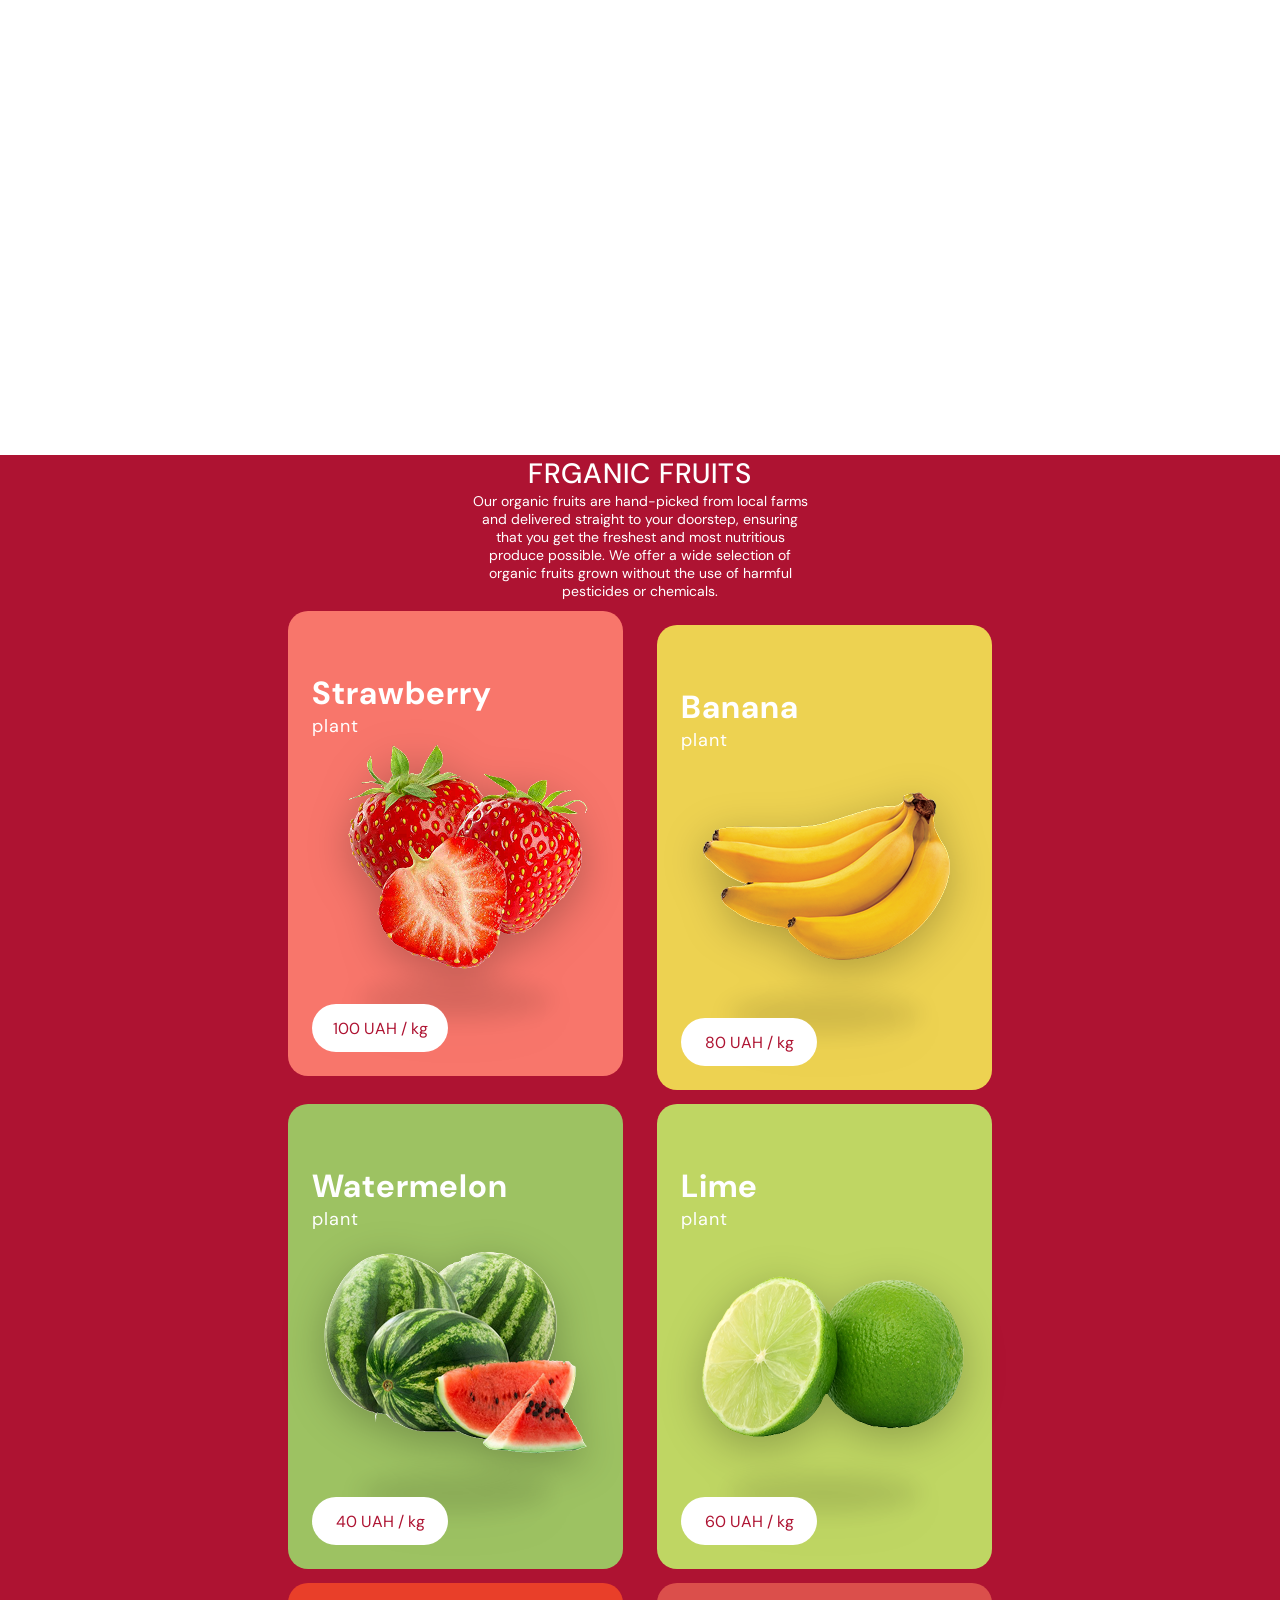
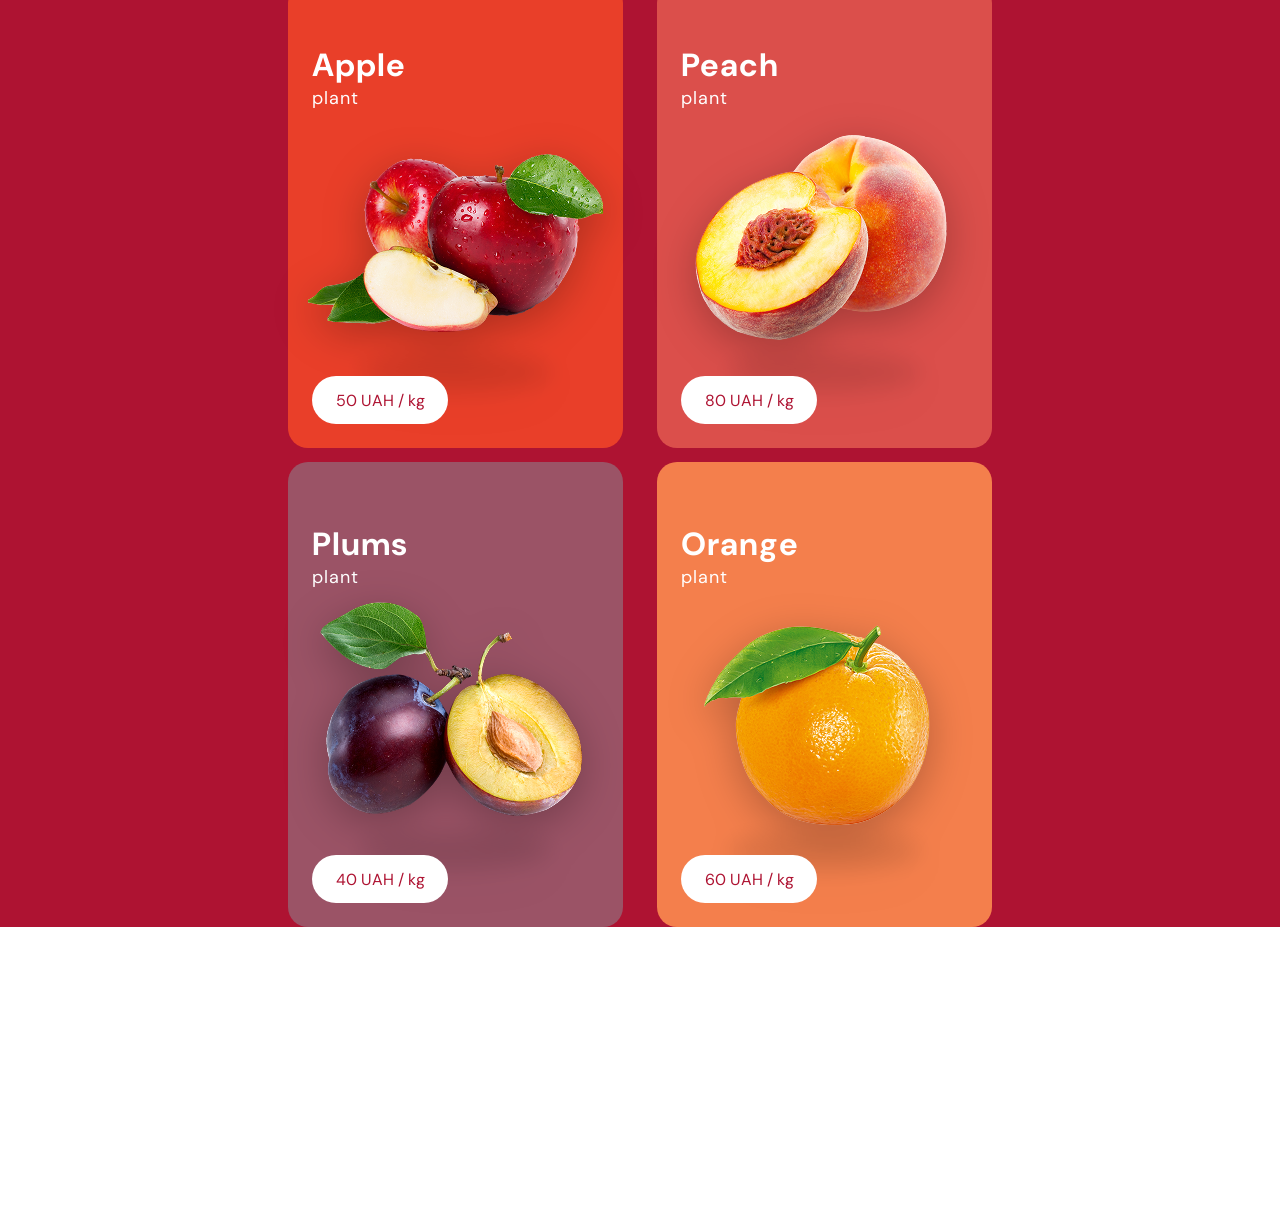
==== index.html @ c899872f "." ====
<!doctype html>
<html lang="en">
  <head>
    <meta charset="UTF-8" />
    <meta name="viewport" content="width=device-width, initial-scale=1.0" />
    <link
      href="https://fonts.googleapis.com/css2?family=DM+Sans:ital,opsz,wght@0,9..40,100..1000;1,9..40,100..1000&display=swap"
      rel="stylesheet"
    />
    <link rel="stylesheet" href="./css.css" />
    <title>Document</title>
  </head>
  <body>
    <svg>
    </svg>
    <section class="organicfruits" id="organicfruits">
      <div class="container organicfruits__container">
        <div class="organicfruits__textbox">
          <h2 class="organicfruits__h2">FRGANIC FRUITS</h2>
          <p class="organicfruits__subtitle">
            Our organic fruits are hand-picked from local farms and delivered
            straight to your doorstep,
            ensuring that you get the freshest and most nutritious produce
            possible. We offer a wide
            selection of organic fruits grown without the use of harmful
            pesticides or chemicals.
          </p>
        </div>
        <ul class="organicfruits__cardslist">
          <li class="cardslist__item cardslist__item-strawbery">
            <h3 class="card__title">Strawberry</h3>
            <p class="card__subtitle">plant</p>
            <picture class="card__image">
              <source srcset="./strawberry1x.png 1x, ./strawberry2x.png 2x" />
              <img src="./strawberry1x.png" alt="Strawberry" />
            </picture>
            <div class="card__price"><span>100 UAH / kg</span></div>
          </li>

          <li class="cardslist__item cardslist__item-banana">
            <h3 class="card__title">Banana</h3>
            <p class="card__subtitle">plant</p>
            <picture class="card__image">
              <source srcset="./banana1x.png 1x, ./banana2x.png 2x" />
              <img src="./banana1x.png" alt="Banana" />
            </picture>
            <div class="card__price"><span>80 UAH / kg</span></div>
          </li>

          <li class="cardslist__item cardslist__item-watermelon">
            <h3 class="card__title">Watermelon</h3>
            <p class="card__subtitle">plant</p>
            <picture class="card__image">
              <source srcset="./watermelon1x.png 1x, ./watermelon2x.png 2x" />
              <img src="watermelon1x.png" alt="Watermelon" />
            </picture>
            <div class="card__price"><span>40 UAH / kg</span></div>
          </li>

          <li class="cardslist__item cardslist__item-lime">
            <h3 class="card__title">Lime</h3>
            <p class="card__subtitle">plant</p>
            <picture class="card__image">
              <source srcset="./lime1x.png 1x, ./lime2x.png 2x" />
              <img src="lime1x.png" alt="Lime" />
            </picture>
            <div class="card__price"><span>60 UAH / kg</span></div>
          </li>

          <li class="cardslist__item cardslist__item-aple">
            <h3 class="card__title">Apple</h3>
            <p class="card__subtitle">plant</p>
            <picture class="card__image">
              <source srcset="./aple1x.png 1x, ./aple2x.png 2x" />
              <img src="aple1x.png" alt="Apple" />
            </picture>
            <div class="card__price"><span>50 UAH / kg</span></div>
          </li>

          <li class="cardslist__item cardslist__item-peach">
            <h3 class="card__title">Peach</h3>
            <p class="card__subtitle">plant</p>
            <picture class="card__image">
              <source srcset="./peach1x.png 1x, ./peach2x.png 2x" />
              <img src="./peach1x.png" alt="Peach" />
            </picture>
            <div class="card__price"><span>80 UAH / kg</span></div>
          </li>

          <li class="cardslist__item cardslist__item-plumus">
            <h3 class="card__title">Plums</h3>
            <p class="card__subtitle">plant</p>
            <picture class="card__image">
              <source srcset="./plums1x.png 1x, ./plums2x.png 2x" />
              <img src="./plums1x.png" alt="Plums" />
            </picture>
            <div class="card__price"><span>40 UAH / kg</span></div>
          </li>

          <li class="cardslist__item cardslist__item-orange">
            <h3 class="card__title">Orange</h3>
            <p class="card__subtitle">plant</p>
            <picture class="card__image">
              <source srcset="./orange1x.png 1x, ./orange2x.png 2x" />
              <img src="./orange1x.png" alt="Orange" />
            </picture>
            <div class="card__price"><span>60 UAH / kg</span></div>
          </li>

          <li class="cardslist__item cardslist__item-kiwi">
            <h3 class="card__title">Kiwi</h3>
            <p class="card__subtitle">plant</p>
            <picture class="card__image">
              <source srcset="./kiwi1x.png 1x, ./kiwi2x.png 2x" />
              <img src="./kiwi1x.png" alt="Kiwi" />
            </picture>
            <div class="card__price"><span>90 UAH / kg</span></div>
          </li>
        </ul>
      </div>
    </section>
  </body>
</html>
---- css.css ----
* {
  margin: 0;
  padding: 0;
  box-sizing: border-box;
}

body {
  font-family: "DM Sans", sans-serif;
  letter-spacing: -4%;
  margin: 300px 0;
}


.organicfruits {
  min-height: 1599px;
  background-color: #AE1332;
  color: white;
}

.organicfruits__container {
  height: 100%;
  width: 335px;
  display: flex;
  flex-direction: column;
  justify-content: space-between;
  margin: 0 auto;
}

.organicfruits__textbox {
  width: 132px;
  height: 112px;
  display: flex;
  flex-direction: column;
  justify-content: space-between;
  margin: 0 auto;
}

.organicfruits__h2 {
  width: 335px;
  text-align: center;
  font-size: 28px;
  font-weight: 500;
  letter-spacing: 1px;
  align-self: center;
}

.organicfruits__subtitle {
  width: 335px;
  align-self: center;
  text-align: center;
  font-size: 14px;
}

.organicfruits__cardslist {
  width: 100%;
  display: flex;
  flex-wrap: wrap;
  justify-content: space-between;
  align-content: space-between;
  list-style: none;
  margin-top: 44px;
}

.cardslist__item {
  width: 335px;
  height: 465px;
  border-radius: 20px;
  padding: 24px;
  display: flex;
  flex-direction: column;
  justify-content: flex-end;
  margin-top: 14px;
}

.cardslist__item:nth-child(1) {
  margin: 0;
}

.cardslist__item-strawbery {
  background-color: #F8766B;
}

.cardslist__item-banana {
  background-color: #EDD251;
}

.cardslist__item-watermelon {
  background-color: #9DC262;
}

.cardslist__item-lime {
  background-color: #BFD663;
}

.cardslist__item-aple {
  background-color: #E93F29;
}

.cardslist__item-peach {
  background-color: #DB4F4B;
}

.cardslist__item-plumus {
  background-color: #9B5366;
}

.cardslist__item-orange {
  background-color: #F47F4C;
}

.cardslist__item-kiwi {
  background-color: #98B37E;
  display: none;
}

.card__title {
  font-size: 32px;
}

.card__subtitle {
  font-size: 18px;
}

.card__title,
.card__subtitle {
  text-align: left;
  letter-spacing: 1px;
}

.card__image {
  width: 295px;
  height: 251px;
  align-self: center;
  position: relative;
  z-index: 999;
  filter: drop-shadow(0px 10px 20px rgba(0, 0, 0, 0.25));
}

.card__image::after {/*shadow*/
  content: "";
  width: 195px;
  height: 38px;
  border-radius: 50%;
  position: absolute;
  background-color: black;
  opacity: 10%;
  z-index: -1;
  left: 50px;
  bottom: -30px;
  filter: blur(12px);
}

.card__price {
  width: 136px;
  height: 48px;
  display: flex;
  justify-content: center;
  align-items: center;
  background-color: white;
  border-radius: 25px;
  margin-top: 15px;
  z-index: 999;
}

.card__price > span {
  color: #AE1332;
}

@media screen and (min-width: 768px) {
  .organicfruits__container {
    width: 704px;
  }
}


/*
.organicfruits {
  min-height: 1599px;
  background-color: #AE1332;
  color: white;
}

.organicfruits__container {
  height: 100%;
  width: 1215px;
  display: flex;
  flex-direction: column;
  justify-content: space-between;
  margin: 0 auto;
}

.organicfruits__textbox {
  width: 624px;
  height: 112px;
  display: flex;
  flex-direction: column;
  justify-content: space-between;
  margin: 0 auto;
}

.organicfruits__h2 {
  text-align: center;
  font-size: 40px;
  font-weight: 500;
  letter-spacing: 1px;
}

.organicfruits__subtitle {
  text-align: center;
  font-size: 14px;
}

.organicfruits__cardslist {
  width: 100%;
  height: 1443px;
  display: flex;
  flex-wrap: wrap;
  justify-content: space-between;
  align-content: space-between;
  gap: 24px;
  list-style: none;
}

.cardslist__item {
  width: 389px;
  height: 465px;
  border-radius: 20px;
  padding: 24px;
  display: flex;
  flex-direction: column;
  justify-content: flex-end;
}

.cardslist__item-strawbery {
  background-color: #F8766B;
}

.cardslist__item-banana {
  background-color: #EDD251;
}

.cardslist__item-watermelon {
  background-color: #9DC262;
}

.cardslist__item-lime {
  background-color: #BFD663;
}

.cardslist__item-aple {
  background-color: #E93F29;
}

.cardslist__item-peach {
  background-color: #DB4F4B;
}

.cardslist__item-plumus {
  background-color: #9B5366;
}

.cardslist__item-orange {
  background-color: #F47F4C;
}

.cardslist__item-kiwi {
  background-color: #98B37E;
}

.card__title {
  font-size: 32px;
}

.card__subtitle {
  font-size: 18px;
}

.card__title,
.card__subtitle {
  text-align: left;
  letter-spacing: 1px;
}

.card__image {
  width: 295px;
  height: 251px;
  align-self: center;
  position: relative;
  z-index: 999;
  filter: drop-shadow(0px 10px 20px rgba(0, 0, 0, 0.25));
}

.card__image::after {/*shadow
  content: "";
  width: 195px;
  height: 38px;
  border-radius: 50%;
  position: absolute;
  background-color: black;
  opacity: 10%;
  z-index: -1;
  left: 50px;
  bottom: -30px;
  filter: blur(12px);
}

.card__price {
  width: 136px;
  height: 48px;
  display: flex;
  justify-content: center;
  align-items: center;
  background-color: white;
  border-radius: 25px;
  margin-top: 15px;
  z-index: 999;
}

.card__price > span {
  color: #AE1332;
}
/*
@media (max-width: 1200px) { 
  .organicfruits {
    min-height: 2112px;
  }

  .organicfruits__container {
    width: 704px;
    justify-content: flex-start;
    outline: auto;
  }

  .organicfruits__cardslist {
    margin-top: 44px;
    height: 1956px;
  }

  .cardslist__item {
    width: calc(50% - 16px);
  }
}
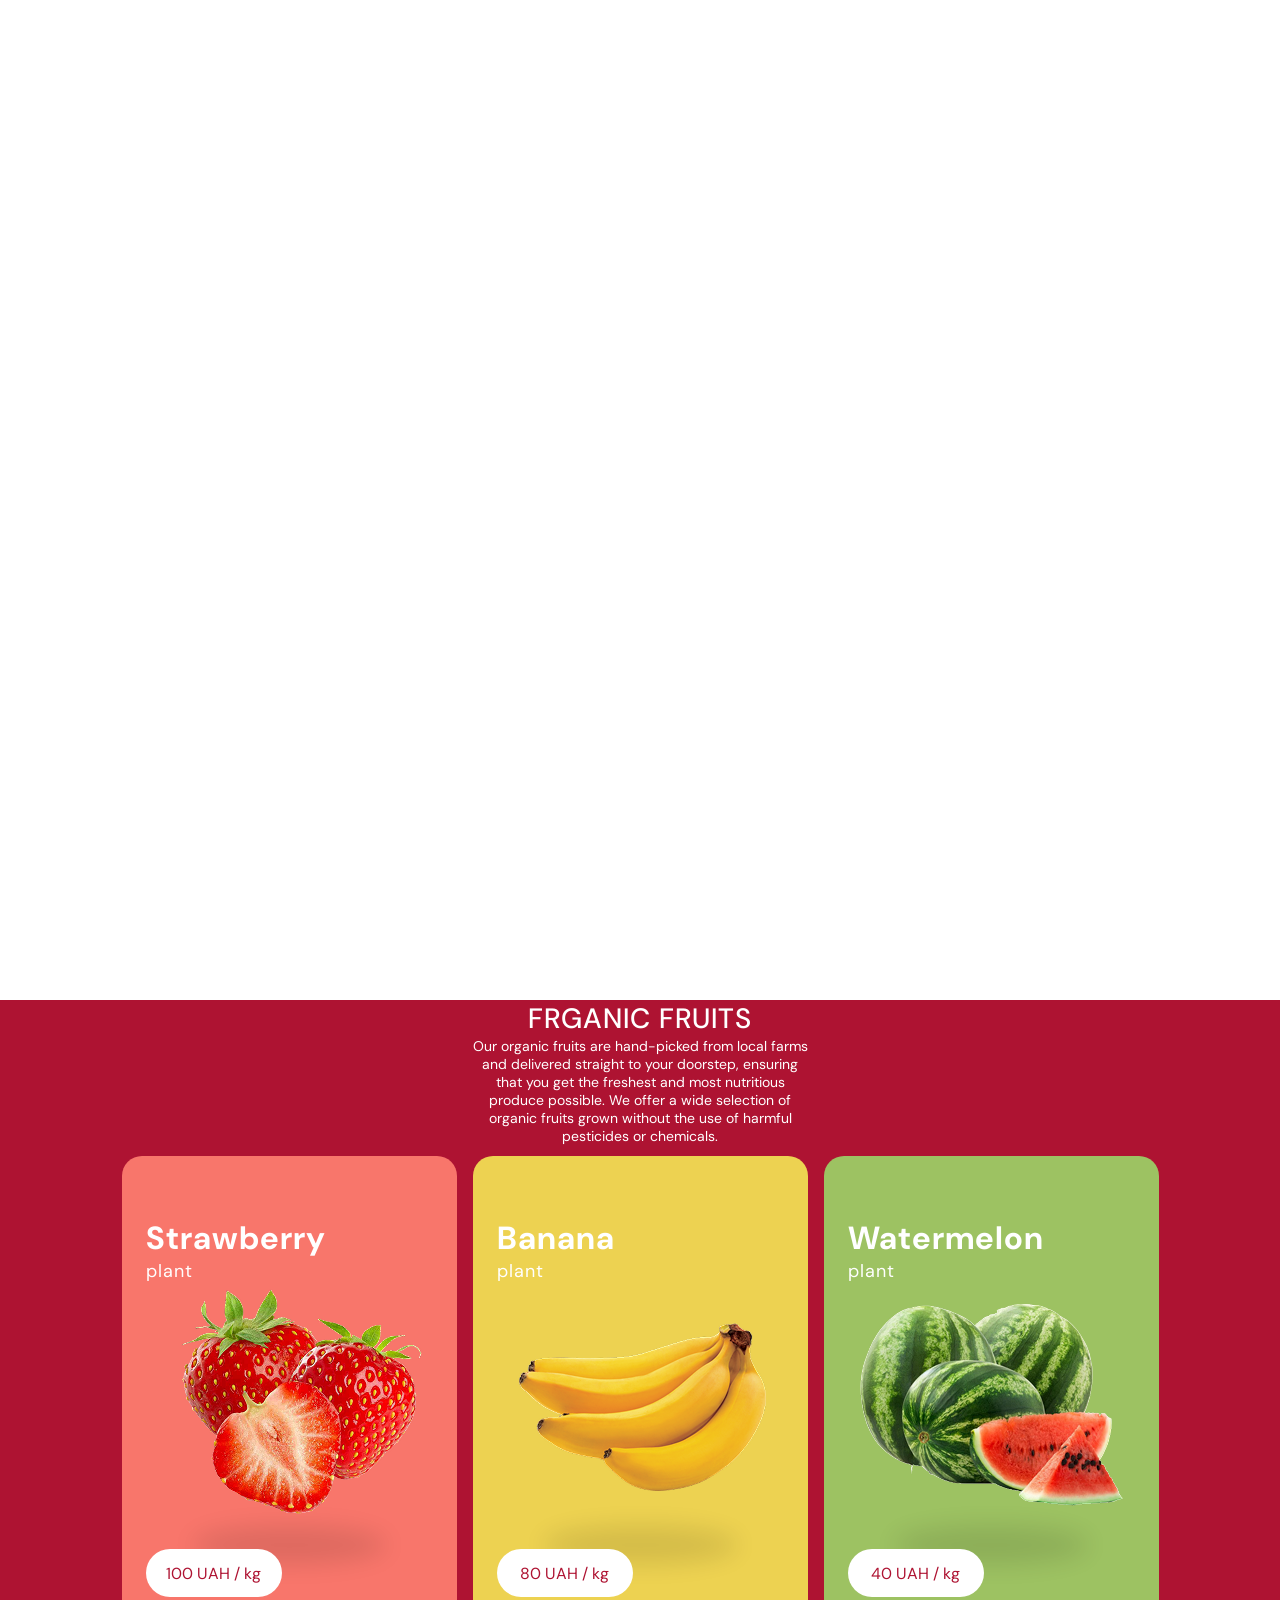
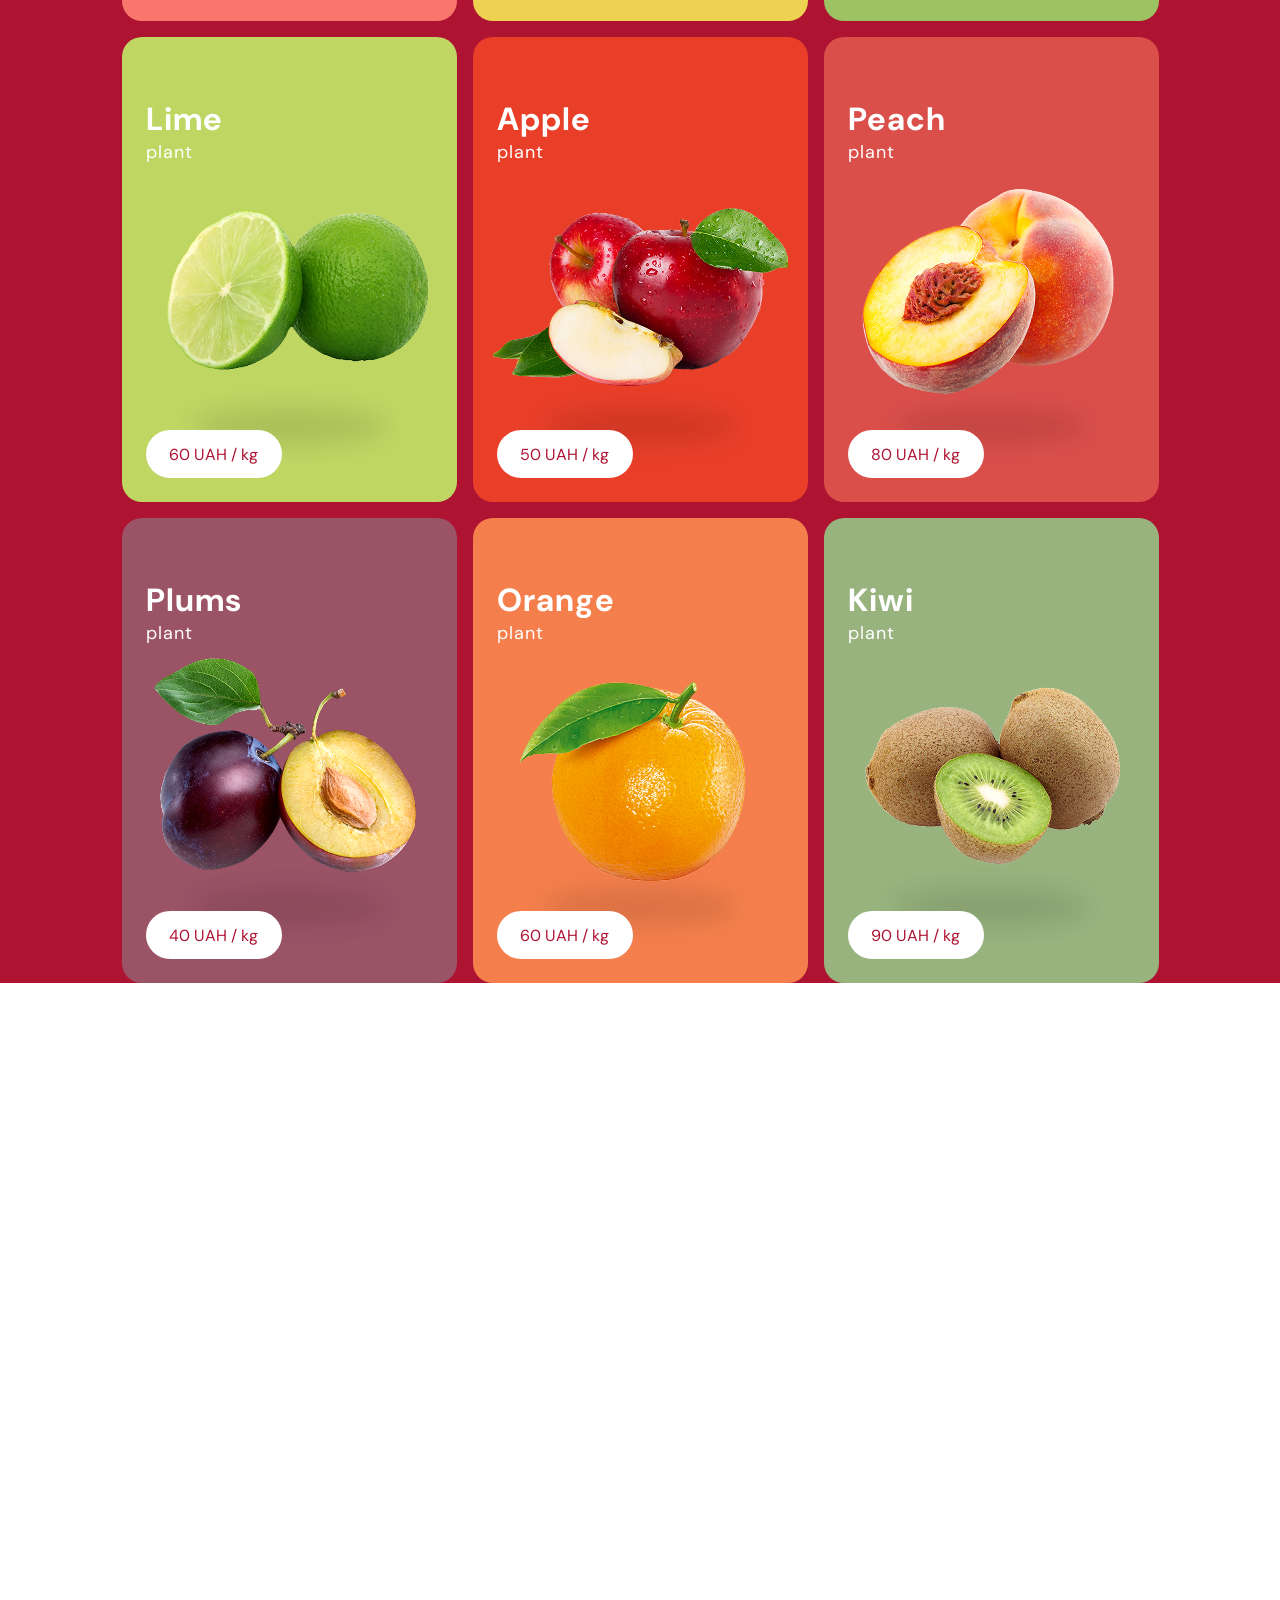
==== commit b487f47c: "hdfhj" ====
--- a/index.html
+++ b/index.html
@@ -7,117 +7,194 @@
       href="https://fonts.googleapis.com/css2?family=DM+Sans:ital,opsz,wght@0,9..40,100..1000;1,9..40,100..1000&display=swap"
       rel="stylesheet"
     />
+    <link href="https://unpkg.com/aos@2.3.1/dist/aos.css" rel="stylesheet" />
     <link rel="stylesheet" href="./css.css" />
     <title>Document</title>
   </head>
   <body>
-    <svg>
-    </svg>
     <section class="organicfruits" id="organicfruits">
       <div class="container organicfruits__container">
         <div class="organicfruits__textbox">
           <h2 class="organicfruits__h2">FRGANIC FRUITS</h2>
           <p class="organicfruits__subtitle">
             Our organic fruits are hand-picked from local farms and delivered
-            straight to your doorstep,
-            ensuring that you get the freshest and most nutritious produce
-            possible. We offer a wide
-            selection of organic fruits grown without the use of harmful
-            pesticides or chemicals.
+            straight to your doorstep, ensuring that you get the freshest and
+            most nutritious produce possible. We offer a wide selection of
+            organic fruits grown without the use of harmful pesticides or
+            chemicals.
           </p>
         </div>
         <ul class="organicfruits__cardslist">
-          <li class="cardslist__item cardslist__item-strawbery">
-            <h3 class="card__title">Strawberry</h3>
-            <p class="card__subtitle">plant</p>
-            <picture class="card__image">
-              <source srcset="./strawberry1x.png 1x, ./strawberry2x.png 2x" />
-              <img src="./strawberry1x.png" alt="Strawberry" />
-            </picture>
-            <div class="card__price"><span>100 UAH / kg</span></div>
-          </li>
-
-          <li class="cardslist__item cardslist__item-banana">
+          <li
+            class="cardslist__item cardslist__item-strawbery"
+            data-aos="fade-up"
+            data-aos-delay="0"
+          >
+            <div class="cardslist__item__container">
+              <h3 class="card__title">Strawberry</h3>
+              <p class="card__subtitle">plant</p>
+              <picture class="card__image">
+                <source srcset="./strawberry1x.png 1x, ./strawberry2x.png 2x" />
+                <img src="./strawberry1x.png" alt="Strawberry" />
+              </picture>
+              <div class="card__price">
+                <span class="card__price__span">100 UAH / kg</span>
+              </div>
+            </div>
+          </li>
+
+          <li
+            class="cardslist__item cardslist__item-banana"
+            data-aos="fade-up"
+            data-aos-delay="150"
+          >
+          <div class="cardslist__item__container">
             <h3 class="card__title">Banana</h3>
             <p class="card__subtitle">plant</p>
             <picture class="card__image">
               <source srcset="./banana1x.png 1x, ./banana2x.png 2x" />
               <img src="./banana1x.png" alt="Banana" />
             </picture>
-            <div class="card__price"><span>80 UAH / kg</span></div>
-          </li>
-
-          <li class="cardslist__item cardslist__item-watermelon">
+            <div class="card__price">
+              <span class="card__price__span">80 UAH / kg</span>
+            </div>
+          </div>
+          </li>
+
+          <li
+            class="cardslist__item cardslist__item-watermelon"
+            data-aos="fade-up"
+            data-aos-delay="300"
+          >
+          <div class="cardslist__item__container">
             <h3 class="card__title">Watermelon</h3>
             <p class="card__subtitle">plant</p>
             <picture class="card__image">
               <source srcset="./watermelon1x.png 1x, ./watermelon2x.png 2x" />
               <img src="watermelon1x.png" alt="Watermelon" />
             </picture>
-            <div class="card__price"><span>40 UAH / kg</span></div>
-          </li>
-
-          <li class="cardslist__item cardslist__item-lime">
+            <div class="card__price">
+              <span class="card__price__span">40 UAH / kg</span>
+            </div>
+          </div>
+          </li>
+
+          <li
+            class="cardslist__item cardslist__item-lime"
+            data-aos="fade-up"
+            data-aos-delay="0"
+          >
+          <div class="cardslist__item__container">
             <h3 class="card__title">Lime</h3>
             <p class="card__subtitle">plant</p>
             <picture class="card__image">
               <source srcset="./lime1x.png 1x, ./lime2x.png 2x" />
               <img src="lime1x.png" alt="Lime" />
             </picture>
-            <div class="card__price"><span>60 UAH / kg</span></div>
-          </li>
-
-          <li class="cardslist__item cardslist__item-aple">
+            <div class="card__price">
+              <span class="card__price__span">60 UAH / kg</span>
+            </div>
+          </div>
+          </li>
+
+          <li
+            class="cardslist__item cardslist__item-aple"
+            data-aos="fade-up"
+            data-aos-delay="150"
+          >
+          <div class="cardslist__item__container">
             <h3 class="card__title">Apple</h3>
             <p class="card__subtitle">plant</p>
             <picture class="card__image">
               <source srcset="./aple1x.png 1x, ./aple2x.png 2x" />
               <img src="aple1x.png" alt="Apple" />
             </picture>
-            <div class="card__price"><span>50 UAH / kg</span></div>
-          </li>
-
-          <li class="cardslist__item cardslist__item-peach">
+            <div class="card__price">
+              <span class="card__price__span">50 UAH / kg</span>
+            </div>
+          </div>
+          </li>
+
+          <li
+            class="cardslist__item cardslist__item-peach"
+            data-aos="fade-up"
+            data-aos-delay="300"
+          >
+          <div class="cardslist__item__container">
             <h3 class="card__title">Peach</h3>
             <p class="card__subtitle">plant</p>
             <picture class="card__image">
               <source srcset="./peach1x.png 1x, ./peach2x.png 2x" />
               <img src="./peach1x.png" alt="Peach" />
             </picture>
-            <div class="card__price"><span>80 UAH / kg</span></div>
-          </li>
-
-          <li class="cardslist__item cardslist__item-plumus">
+            <div class="card__price">
+              <span class="card__price__span">80 UAH / kg</span>
+            </div>
+          </div>
+          </li>
+
+          <li
+            class="cardslist__item cardslist__item-plumus"
+            data-aos="fade-up"
+            data-aos-delay="0"
+          >
+          <div class="cardslist__item__container">
             <h3 class="card__title">Plums</h3>
             <p class="card__subtitle">plant</p>
             <picture class="card__image">
               <source srcset="./plums1x.png 1x, ./plums2x.png 2x" />
               <img src="./plums1x.png" alt="Plums" />
             </picture>
-            <div class="card__price"><span>40 UAH / kg</span></div>
-          </li>
-
-          <li class="cardslist__item cardslist__item-orange">
+            <div class="card__price">
+              <span class="card__price__span">40 UAH / kg</span>
+            </div>
+          </div>
+          </li>
+
+          <li
+            class="cardslist__item cardslist__item-orange"
+            data-aos="fade-up"
+            data-aos-delay="150"
+          >
+          <div class="cardslist__item__container">
             <h3 class="card__title">Orange</h3>
             <p class="card__subtitle">plant</p>
             <picture class="card__image">
               <source srcset="./orange1x.png 1x, ./orange2x.png 2x" />
               <img src="./orange1x.png" alt="Orange" />
             </picture>
-            <div class="card__price"><span>60 UAH / kg</span></div>
-          </li>
-
-          <li class="cardslist__item cardslist__item-kiwi">
+            <div class="card__price">
+              <span class="card__price__span">60 UAH / kg</span>
+            </div>
+          </div>
+          </li>
+
+          <li
+            class="cardslist__item cardslist__item-kiwi"
+            data-aos="fade-up"
+            data-aos-delay="300"
+          >
+          <div class="cardslist__item__container">
             <h3 class="card__title">Kiwi</h3>
             <p class="card__subtitle">plant</p>
             <picture class="card__image">
               <source srcset="./kiwi1x.png 1x, ./kiwi2x.png 2x" />
               <img src="./kiwi1x.png" alt="Kiwi" />
             </picture>
-            <div class="card__price"><span>90 UAH / kg</span></div>
+            <div class="card__price">
+              <span class="card__price__span">90 UAH / kg</span>
+            </div>
+          </div>
           </li>
         </ul>
       </div>
     </section>
+    <script src="https://unpkg.com/aos@2.3.1/dist/aos.js"></script>
+    <script>
+      AOS.init({
+        duration: 800,
+        once: false,
+      });
+    </script>
   </body>
 </html>
--- a/css.css
+++ b/css.css
@@ -7,23 +7,26 @@
 body {
   font-family: "DM Sans", sans-serif;
   letter-spacing: -4%;
-  margin: 300px 0;
-}
-
+  margin: 1000px 0;
+}
+
+.container {
+  max-width: 1215px;
+  width: 100%;
+  padding: 0 15px;
+}
 
 .organicfruits {
-  min-height: 1599px;
+  min-height: 1215px;
   background-color: #AE1332;
   color: white;
 }
 
 .organicfruits__container {
-  height: 100%;
-  width: 335px;
+  margin: 0 auto;
   display: flex;
   flex-direction: column;
   justify-content: space-between;
-  margin: 0 auto;
 }
 
 .organicfruits__textbox {
@@ -55,25 +58,33 @@
   width: 100%;
   display: flex;
   flex-wrap: wrap;
-  justify-content: space-between;
+  justify-content: center;
   align-content: space-between;
   list-style: none;
   margin-top: 44px;
+  gap: 16px;
+}
+
+.cardslist__item__container {
+  width: 335px;
+  height: 465px;
+  padding: 24px;
+  border-radius: 20px;
+  display: flex;
+  flex-direction: column;
+  justify-content: flex-end;
+  transition: box-shadow 0.5s ease-in-out 100ms;
+  box-shadow: 0px 0px 62px 0px rgba(255, 255, 255, 0);
+}
+
+.cardslist__item__container:hover {
+  box-shadow: 0px 0px 62px 0px rgba(255,255,255,0.65);
 }
 
 .cardslist__item {
   width: 335px;
   height: 465px;
   border-radius: 20px;
-  padding: 24px;
-  display: flex;
-  flex-direction: column;
-  justify-content: flex-end;
-  margin-top: 14px;
-}
-
-.cardslist__item:nth-child(1) {
-  margin: 0;
 }
 
 .cardslist__item-strawbery {
@@ -133,7 +144,6 @@
   align-self: center;
   position: relative;
   z-index: 999;
-  filter: drop-shadow(0px 10px 20px rgba(0, 0, 0, 0.25));
 }
 
 .card__image::after {/*shadow*/
@@ -148,6 +158,14 @@
   left: 50px;
   bottom: -30px;
   filter: blur(12px);
+  transition-property: filter;
+  transition-duration: 0.5s;
+  transition-timing-function: ease-in-out;
+  transition-delay: 100ms;
+}
+
+.cardslist__item:hover .card__image::after {
+  filter: blur(5px);
 }
 
 .card__price {
@@ -160,183 +178,31 @@
   border-radius: 25px;
   margin-top: 15px;
   z-index: 999;
-}
-
-.card__price > span {
+  cursor: pointer;
+  transition-property: background-color;
+  transition-duration: 100ms;
+  transition-timing-function: ease-in-out;
+  transition-delay: 200ms;
+}
+
+.card__price:hover {
+  background-color: #9b9b9b;
+}
+
+.card__price__span {
   color: #AE1332;
-}
-
-@media screen and (min-width: 768px) {
-  .organicfruits__container {
-    width: 704px;
-  }
-}
-
-
-/*
-.organicfruits {
-  min-height: 1599px;
-  background-color: #AE1332;
+  transition-property: color;
+  transition-duration: 200ms;
+  transition-timing-function: ease-in-out;
+  transition-delay: 200ms;
+}
+
+.card__price:hover .card__price__span {
   color: white;
 }
 
-.organicfruits__container {
-  height: 100%;
-  width: 1215px;
-  display: flex;
-  flex-direction: column;
-  justify-content: space-between;
-  margin: 0 auto;
-}
-
-.organicfruits__textbox {
-  width: 624px;
-  height: 112px;
-  display: flex;
-  flex-direction: column;
-  justify-content: space-between;
-  margin: 0 auto;
-}
-
-.organicfruits__h2 {
-  text-align: center;
-  font-size: 40px;
-  font-weight: 500;
-  letter-spacing: 1px;
-}
-
-.organicfruits__subtitle {
-  text-align: center;
-  font-size: 14px;
-}
-
-.organicfruits__cardslist {
-  width: 100%;
-  height: 1443px;
-  display: flex;
-  flex-wrap: wrap;
-  justify-content: space-between;
-  align-content: space-between;
-  gap: 24px;
-  list-style: none;
-}
-
-.cardslist__item {
-  width: 389px;
-  height: 465px;
-  border-radius: 20px;
-  padding: 24px;
-  display: flex;
-  flex-direction: column;
-  justify-content: flex-end;
-}
-
-.cardslist__item-strawbery {
-  background-color: #F8766B;
-}
-
-.cardslist__item-banana {
-  background-color: #EDD251;
-}
-
-.cardslist__item-watermelon {
-  background-color: #9DC262;
-}
-
-.cardslist__item-lime {
-  background-color: #BFD663;
-}
-
-.cardslist__item-aple {
-  background-color: #E93F29;
-}
-
-.cardslist__item-peach {
-  background-color: #DB4F4B;
-}
-
-.cardslist__item-plumus {
-  background-color: #9B5366;
-}
-
-.cardslist__item-orange {
-  background-color: #F47F4C;
-}
-
-.cardslist__item-kiwi {
-  background-color: #98B37E;
-}
-
-.card__title {
-  font-size: 32px;
-}
-
-.card__subtitle {
-  font-size: 18px;
-}
-
-.card__title,
-.card__subtitle {
-  text-align: left;
-  letter-spacing: 1px;
-}
-
-.card__image {
-  width: 295px;
-  height: 251px;
-  align-self: center;
-  position: relative;
-  z-index: 999;
-  filter: drop-shadow(0px 10px 20px rgba(0, 0, 0, 0.25));
-}
-
-.card__image::after {/*shadow
-  content: "";
-  width: 195px;
-  height: 38px;
-  border-radius: 50%;
-  position: absolute;
-  background-color: black;
-  opacity: 10%;
-  z-index: -1;
-  left: 50px;
-  bottom: -30px;
-  filter: blur(12px);
-}
-
-.card__price {
-  width: 136px;
-  height: 48px;
-  display: flex;
-  justify-content: center;
-  align-items: center;
-  background-color: white;
-  border-radius: 25px;
-  margin-top: 15px;
-  z-index: 999;
-}
-
-.card__price > span {
-  color: #AE1332;
-}
-/*
-@media (max-width: 1200px) { 
-  .organicfruits {
-    min-height: 2112px;
-  }
-
-  .organicfruits__container {
-    width: 704px;
-    justify-content: flex-start;
-    outline: auto;
-  }
-
-  .organicfruits__cardslist {
-    margin-top: 44px;
-    height: 1956px;
-  }
-
-  .cardslist__item {
-    width: calc(50% - 16px);
+@media screen and (min-width: 1200px) {
+  .cardslist__item-kiwi {
+    display: block;
   }
 }
